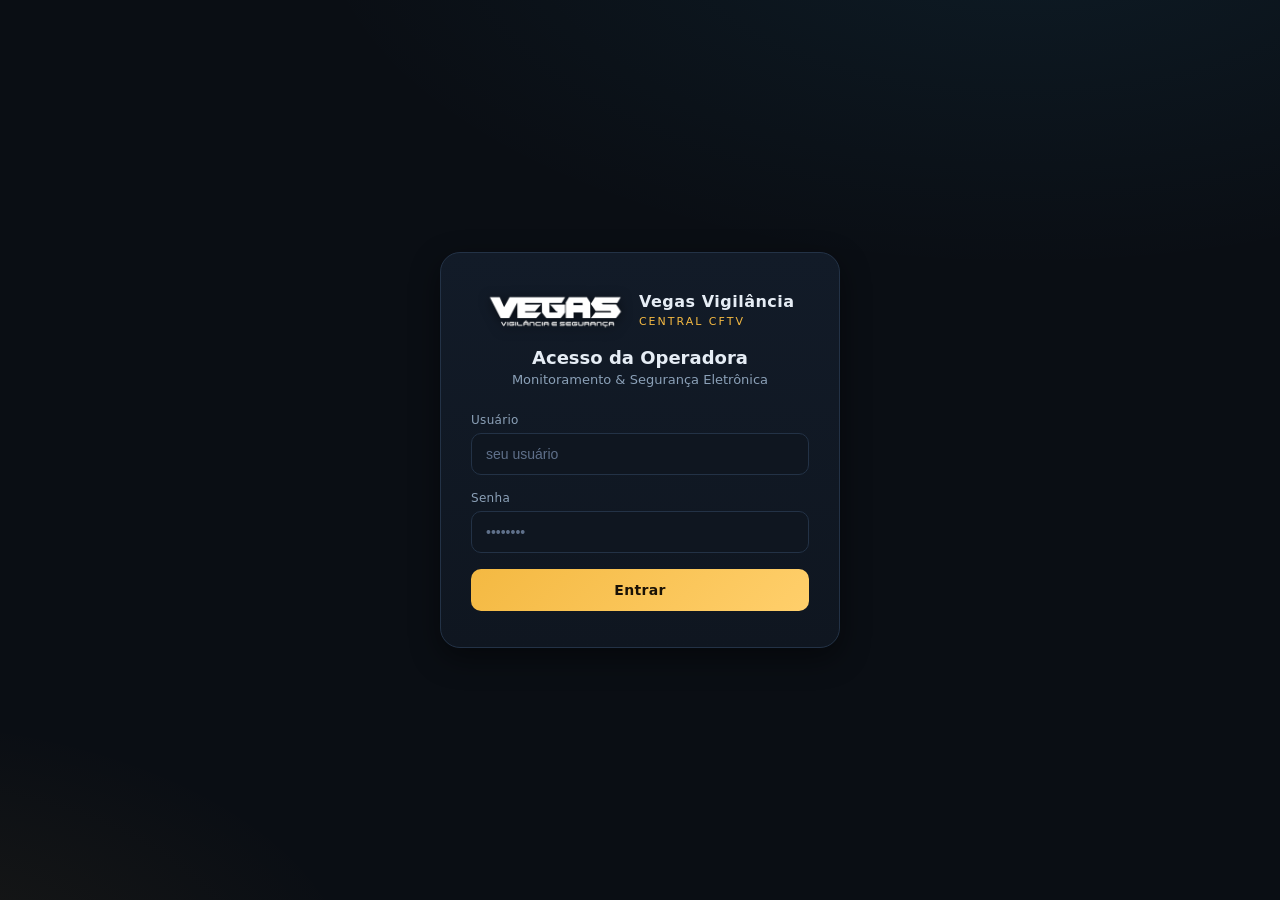
==== index.html @ 1b66336f "sem pasta front end" ====
<!DOCTYPE html>
<html lang="pt-BR">
<head>
<meta charset="UTF-8">
<meta name="viewport" content="width=device-width, initial-scale=1.0">
<title>Vegas Vigilância — Central CFTV</title>
<link rel="stylesheet" href="css/style.css">
</head>
<body>
<div class="login-wrap">
  <div class="login-card">
    <div class="logo">
      <img src="../assets/logovegas.png" alt="Vegas Vigilância"
           onerror="this.style.display='none';document.getElementById('fb').style.display='grid'">
      <div id="fb" class="fallback" style="display:none">V</div>
      <div class="brand">
        <b>Vegas Vigilância</b>
        <span>Central CFTV</span>
      </div>
    </div>
    <h1>Acesso da Operadora</h1>
    <p class="sub">Monitoramento &amp; Segurança Eletrônica</p>

    <div id="alert" class="alert err"></div>

    <div class="field">
      <label>Usuário</label>
      <input id="usuario" type="text" autocomplete="username" placeholder="seu usuário">
    </div>
    <div class="field">
      <label>Senha</label>
      <input id="senha" type="password" autocomplete="current-password" placeholder="••••••••">
    </div>
    <button class="btn" id="btnEntrar" onclick="entrar()">Entrar</button>
  </div>
</div>

<div class="loading" id="loading"><div class="spinner"></div></div>

<script src="js/config.js"></script>
<script>
  if (localStorage.getItem('vegas_session')) location.href = 'dashboard.html';

  const $ = id => document.getElementById(id);
  function showErr(msg){ const a=$('alert'); a.textContent=msg; a.style.display='block'; }

  async function entrar(){
    const usuario = $('usuario').value.trim();
    const senha = $('senha').value;
    if(!usuario || !senha){ showErr('Preencha usuário e senha.'); return; }
    $('alert').style.display='none';
    $('loading').classList.add('show');
    $('btnEntrar').disabled = true;
    try{
      const r = await api('login', { usuario, senha });
      if(r.ok){
        localStorage.setItem('vegas_session', r.session);
        localStorage.setItem('vegas_nome', r.nome || usuario);
        location.href = 'dashboard.html';
      }else{
        showErr(r.error==='CREDENCIAIS_INVALIDAS' ? 'Usuário ou senha incorretos.' : 'Não foi possível entrar. Verifique a configuração da API.');
      }
    }catch(e){
      showErr('Erro de conexão com o servidor. Confira a URL da API em config.js.');
    }finally{
      $('loading').classList.remove('show');
      $('btnEntrar').disabled = false;
    }
  }
  $('senha').addEventListener('keydown', e=>{ if(e.key==='Enter') entrar(); });
</script>
</body>
</html>
---- css/style.css ----
/* =======================================================================
   VEGAS VIGILÂNCIA — CENTRAL CFTV  |  Tema: segurança eletrônica
   Escuro, tecnológico, com acento âmbar/dourado (identidade "Vegas").
   ======================================================================= */
:root{
  --bg:#0a0e14;
  --bg-2:#0f1620;
  --panel:#121b28;
  --panel-2:#182333;
  --line:#233246;
  --txt:#e6edf5;

  --txt-dim:#8ba0b7;
  --accent:#f4b942;         /* dourado Vegas */
  --accent-2:#ffcf6b;
  --cyan:#38bdf8;           /* tecnologia / monitoramento */
  --green:#22c55e;
  --red:#ef4444;
  --radius:14px;
  --shadow:0 10px 30px rgba(0,0,0,.45);
  --mono:'SFMono-Regular',ui-monospace,Menlo,Consolas,monospace;
}
*{box-sizing:border-box}
html,body{margin:0;padding:0}
body{
  font-family:'Segoe UI',system-ui,-apple-system,Roboto,Helvetica,Arial,sans-serif;
  background:
    radial-gradient(1200px 600px at 80% -10%, rgba(56,189,248,.08), transparent 60%),
    radial-gradient(900px 500px at -10% 110%, rgba(244,185,66,.07), transparent 55%),
    var(--bg);
  color:var(--txt);
  min-height:100vh;
  -webkit-font-smoothing:antialiased;
}
a{color:var(--cyan);text-decoration:none}
button{font-family:inherit;cursor:pointer}

::placeholder{color:#5f708a}

/* ---------- Logo ---------- */
.logo{display:flex;align-items:center;gap:12px}
.logo img{height:44px;width:auto;object-fit:contain;filter:drop-shadow(0 2px 6px rgba(0,0,0,.5))}
.logo .brand{line-height:1.1}
.logo .brand b{display:block;font-size:16px;letter-spacing:.5px;color:var(--txt)}
.logo .brand span{font-size:11px;letter-spacing:2px;color:var(--accent);text-transform:uppercase}

/* Marca placeholder caso a imagem falhe */
.logo .fallback{
  height:44px;width:44px;border-radius:10px;display:grid;place-items:center;
  background:linear-gradient(135deg,var(--accent),#b9781a);color:#1a1206;font-weight:800;font-size:20px;
}

/* ========================================================
   LOGIN
   ======================================================== */
.login-wrap{min-height:100vh;display:grid;place-items:center;padding:24px}
.login-card{
  width:100%;max-width:400px;background:linear-gradient(180deg,var(--panel),var(--bg-2));
  border:1px solid var(--line);border-radius:20px;padding:36px 30px;box-shadow:var(--shadow);
}
.login-card .logo{justify-content:center;margin-bottom:8px}
.login-card h1{font-size:18px;text-align:center;margin:14px 0 4px;font-weight:600}
.login-card p.sub{text-align:center;color:var(--txt-dim);font-size:13px;margin:0 0 26px}
.field{margin-bottom:16px}
.field label{display:block;font-size:12px;color:var(--txt-dim);margin-bottom:6px;letter-spacing:.3px}
.field input,.field select,.field textarea{
  width:100%;padding:12px 14px;background:var(--bg-2);border:1px solid var(--line);
  border-radius:10px;color:var(--txt);font-size:14px;transition:.15s;
}
.field input:focus,.field select:focus,.field textarea:focus{
  outline:none;border-color:var(--accent);box-shadow:0 0 0 3px rgba(244,185,66,.15)
}
.btn{
  width:100%;padding:13px;border:none;border-radius:10px;font-weight:700;font-size:14px;
  background:linear-gradient(135deg,var(--accent),var(--accent-2));color:#1a1206;letter-spacing:.3px;
  transition:.15s;
}
.btn:hover{filter:brightness(1.06);transform:translateY(-1px)}
.btn:active{transform:translateY(0)}
.btn.secondary{background:var(--panel-2);color:var(--txt);border:1px solid var(--line)}
.btn.ghost{background:transparent;color:var(--txt-dim);border:1px solid var(--line)}
.btn.danger{background:linear-gradient(135deg,#ef4444,#b91c1c);color:#fff}
.btn.cyan{background:linear-gradient(135deg,var(--cyan),#0ea5e9);color:#05202e}
.btn.sm{width:auto;padding:8px 14px;font-size:13px}
.alert{padding:11px 14px;border-radius:10px;font-size:13px;margin-bottom:14px;display:none}
.alert.err{background:rgba(239,68,68,.12);border:1px solid rgba(239,68,68,.4);color:#fca5a5}
.alert.ok{background:rgba(34,197,94,.12);border:1px solid rgba(34,197,94,.4);color:#86efac}

/* ========================================================
   LAYOUT APP (sidebar + conteúdo)
   ======================================================== */
.app{display:grid;grid-template-columns:250px 1fr;min-height:100vh}
.sidebar{
  background:linear-gradient(180deg,var(--bg-2),var(--bg));border-right:1px solid var(--line);
  padding:22px 16px;display:flex;flex-direction:column;gap:6px;position:sticky;top:0;height:100vh;
}
.sidebar .logo{margin-bottom:20px;padding:0 6px}
.nav-item{
  display:flex;align-items:center;gap:12px;padding:12px 14px;border-radius:10px;color:var(--txt-dim);
  font-size:14px;font-weight:500;transition:.15s;cursor:pointer;border:1px solid transparent;
}
.nav-item svg{width:18px;height:18px;flex:0 0 18px}
.nav-item:hover{background:var(--panel);color:var(--txt)}
.nav-item.active{background:var(--panel-2);color:var(--accent);border-color:var(--line)}
.sidebar .spacer{flex:1}
.sidebar .user-box{padding:12px 14px;border-top:1px solid var(--line);margin-top:8px;font-size:13px;color:var(--txt-dim)}
.sidebar .user-box b{color:var(--txt);display:block;font-size:14px}

.main{padding:26px 30px;max-width:1300px;width:100%}
.topbar{display:flex;align-items:center;justify-content:space-between;gap:16px;margin-bottom:24px;flex-wrap:wrap}
.topbar h2{margin:0;font-size:22px;font-weight:700}
.topbar .sub{color:var(--txt-dim);font-size:13px;margin-top:2px}

/* Botão de menu mobile */
.hamburger{display:none;background:var(--panel);border:1px solid var(--line);color:var(--txt);
  width:42px;height:42px;border-radius:10px;font-size:20px}

/* ---------- Cards de estatística ---------- */
.stats{display:grid;grid-template-columns:repeat(auto-fit,minmax(180px,1fr));gap:16px;margin-bottom:26px}
.stat{
  background:linear-gradient(180deg,var(--panel),var(--bg-2));border:1px solid var(--line);
  border-radius:var(--radius);padding:18px 20px;position:relative;overflow:hidden;
}
.stat::after{content:'';position:absolute;right:-20px;top:-20px;width:80px;height:80px;
  background:radial-gradient(circle,rgba(244,185,66,.12),transparent 70%)}
.stat .ico{width:38px;height:38px;border-radius:10px;display:grid;place-items:center;
  background:var(--panel-2);color:var(--accent);margin-bottom:12px}
.stat .ico svg{width:20px;height:20px}
.stat .num{font-size:28px;font-weight:800;line-height:1}
.stat .lbl{color:var(--txt-dim);font-size:12px;margin-top:6px;letter-spacing:.3px}
.stat.cyan .ico{color:var(--cyan)}
.stat.green .ico{color:var(--green)}

/* ---------- Toolbar (busca + botão) ---------- */
.toolbar{display:flex;gap:12px;margin-bottom:18px;flex-wrap:wrap;align-items:center}
.search{flex:1;min-width:220px;position:relative}
.search svg{position:absolute;left:14px;top:50%;transform:translateY(-50%);width:18px;height:18px;color:var(--txt-dim)}
.search input{width:100%;padding:12px 14px 12px 42px;background:var(--panel);border:1px solid var(--line);
  border-radius:10px;color:var(--txt);font-size:14px}
.search input:focus{outline:none;border-color:var(--accent)}

/* ---------- Tabela ---------- */
.table-wrap{background:var(--panel);border:1px solid var(--line);border-radius:var(--radius);overflow:hidden}
table{width:100%;border-collapse:collapse}
thead th{background:var(--bg-2);text-align:left;padding:14px 16px;font-size:12px;color:var(--txt-dim);
  text-transform:uppercase;letter-spacing:.6px;font-weight:600;border-bottom:1px solid var(--line)}
tbody td{padding:14px 16px;font-size:14px;border-bottom:1px solid var(--line)}
tbody tr:last-child td{border-bottom:none}
tbody tr:hover{background:var(--panel-2)}
.badge{display:inline-block;padding:3px 10px;border-radius:20px;font-size:11px;font-weight:700}
.badge.ativo{background:rgba(34,197,94,.15);color:#86efac}
.badge.inativo{background:rgba(148,163,184,.15);color:#94a3b8}
.tag{font-family:var(--mono);font-size:13px;color:var(--accent)}

/* Cards mobile (escondidos no desktop) */
.card-list{display:none}
.ccard{background:var(--panel);border:1px solid var(--line);border-radius:var(--radius);padding:16px;margin-bottom:12px}
.ccard .row{display:flex;justify-content:space-between;padding:4px 0;font-size:14px}
.ccard .row span{color:var(--txt-dim)}

/* ---------- Modal ---------- */
.modal-bg{position:fixed;inset:0;background:rgba(5,8,13,.75);backdrop-filter:blur(3px);
  display:none;place-items:center;padding:20px;z-index:100}
.modal-bg.show{display:grid}
.modal{background:linear-gradient(180deg,var(--panel),var(--bg-2));border:1px solid var(--line);
  border-radius:18px;width:100%;max-width:640px;max-height:90vh;overflow-y:auto;box-shadow:var(--shadow)}
.modal-head{padding:20px 24px;border-bottom:1px solid var(--line);display:flex;justify-content:space-between;align-items:center;position:sticky;top:0;background:var(--panel)}
.modal-head h3{margin:0;font-size:17px}
.modal-head .x{background:none;border:none;color:var(--txt-dim);font-size:24px;line-height:1}
.modal-body{padding:22px 24px}
.modal-foot{padding:16px 24px;border-top:1px solid var(--line);display:flex;gap:10px;justify-content:flex-end;position:sticky;bottom:0;background:var(--panel)}
.grid2{display:grid;grid-template-columns:1fr 1fr;gap:14px}
.section-title{font-size:12px;text-transform:uppercase;letter-spacing:1px;color:var(--accent);
  margin:22px 0 12px;padding-bottom:6px;border-bottom:1px solid var(--line)}
.section-title:first-child{margin-top:0}

/* ---------- Detalhes / credenciais ---------- */
.detail-grid{display:grid;grid-template-columns:1fr 1fr;gap:14px 24px}
.detail-item .k{font-size:11px;color:var(--txt-dim);text-transform:uppercase;letter-spacing:.5px}
.detail-item .v{font-size:15px;margin-top:2px;word-break:break-word}
.cred-box{background:var(--bg-2);border:1px solid var(--line);border-radius:12px;padding:16px;margin-top:8px}
.cred-row{display:flex;align-items:center;gap:10px;margin-bottom:10px}
.cred-row:last-child{margin-bottom:0}
.cred-row .k{width:80px;color:var(--txt-dim);font-size:13px}
.cred-row .val{flex:1;font-family:var(--mono);font-size:15px;color:var(--accent-2);
  background:var(--bg);padding:8px 12px;border-radius:8px;border:1px solid var(--line)}

/* Foto */
.photo-frame{margin-top:10px;border:1px solid var(--line);border-radius:12px;overflow:hidden;background:var(--bg-2);
  display:grid;place-items:center;min-height:120px;cursor:zoom-in}
.photo-frame img{max-width:100%;display:block}
.photo-empty{color:var(--txt-dim);font-size:13px;padding:30px}
.lightbox{position:fixed;inset:0;background:rgba(0,0,0,.9);display:none;place-items:center;z-index:200;cursor:zoom-out;padding:20px}
.lightbox.show{display:grid}
.lightbox img{max-width:95%;max-height:95%}

/* Link do técnico */
.link-result{background:var(--bg-2);border:1px solid var(--accent);border-radius:12px;padding:18px;margin-top:10px}
.link-url{font-family:var(--mono);font-size:13px;color:var(--cyan);background:var(--bg);padding:12px;
  border-radius:8px;border:1px solid var(--line);word-break:break-all;margin:10px 0}
.timer{font-size:32px;font-weight:800;font-family:var(--mono);text-align:center;color:var(--green);letter-spacing:2px}
.timer.warn{color:var(--accent)}
.timer.dead{color:var(--red)}
.link-actions{display:flex;gap:10px;flex-wrap:wrap;margin-top:14px}
.link-actions .btn{flex:1;min-width:130px}

/* ---------- Página do técnico ---------- */
.tech-body{background:
  radial-gradient(1000px 500px at 50% -10%, rgba(56,189,248,.10), transparent 60%),var(--bg);}
.tech-header{background:linear-gradient(135deg,#05202e,#0a0e14);border-bottom:2px solid var(--cyan);
  padding:20px;text-align:center}
.tech-header .logo{justify-content:center}
.tech-header .tit{margin-top:10px;font-size:15px;color:var(--cyan);letter-spacing:2px;text-transform:uppercase}
.tech-wrap{max-width:560px;margin:24px auto;padding:0 18px}
.tech-timer-bar{background:var(--panel);border:1px solid var(--line);border-radius:12px;padding:14px;
  text-align:center;margin-bottom:18px}
.tech-timer-bar .lbl{font-size:12px;color:var(--txt-dim);text-transform:uppercase;letter-spacing:1px}
.expired{text-align:center;padding:60px 20px}
.expired .ico{font-size:56px;margin-bottom:16px}
.expired h2{margin:0 0 8px}
.expired p{color:var(--txt-dim)}

/* Loading */
.loading{position:fixed;inset:0;background:rgba(5,8,13,.6);backdrop-filter:blur(2px);
  display:none;place-items:center;z-index:300}
.loading.show{display:grid}
.spinner{width:44px;height:44px;border:4px solid var(--line);border-top-color:var(--accent);
  border-radius:50%;animation:spin .8s linear infinite}
@keyframes spin{to{transform:rotate(360deg)}}

.empty-state{text-align:center;padding:60px 20px;color:var(--txt-dim)}
.empty-state .ico{font-size:44px;margin-bottom:12px;opacity:.6}

/* ========================================================
   RESPONSIVO
   ======================================================== */
@media(max-width:860px){
  .app{grid-template-columns:1fr}
  .sidebar{position:fixed;left:-260px;top:0;z-index:150;width:250px;transition:left .25s;box-shadow:var(--shadow)}
  .sidebar.open{left:0}
  .hamburger{display:block}
  .main{padding:18px}
  .table-wrap{display:none}
  .card-list{display:block}
  .grid2,.detail-grid{grid-template-columns:1fr}
  .sidebar-overlay{position:fixed;inset:0;background:rgba(0,0,0,.5);z-index:140;display:none}
  .sidebar-overlay.show{display:block}
}
@media(max-width:420px){
  .topbar h2{font-size:19px}
  .stat .num{font-size:24px}
}
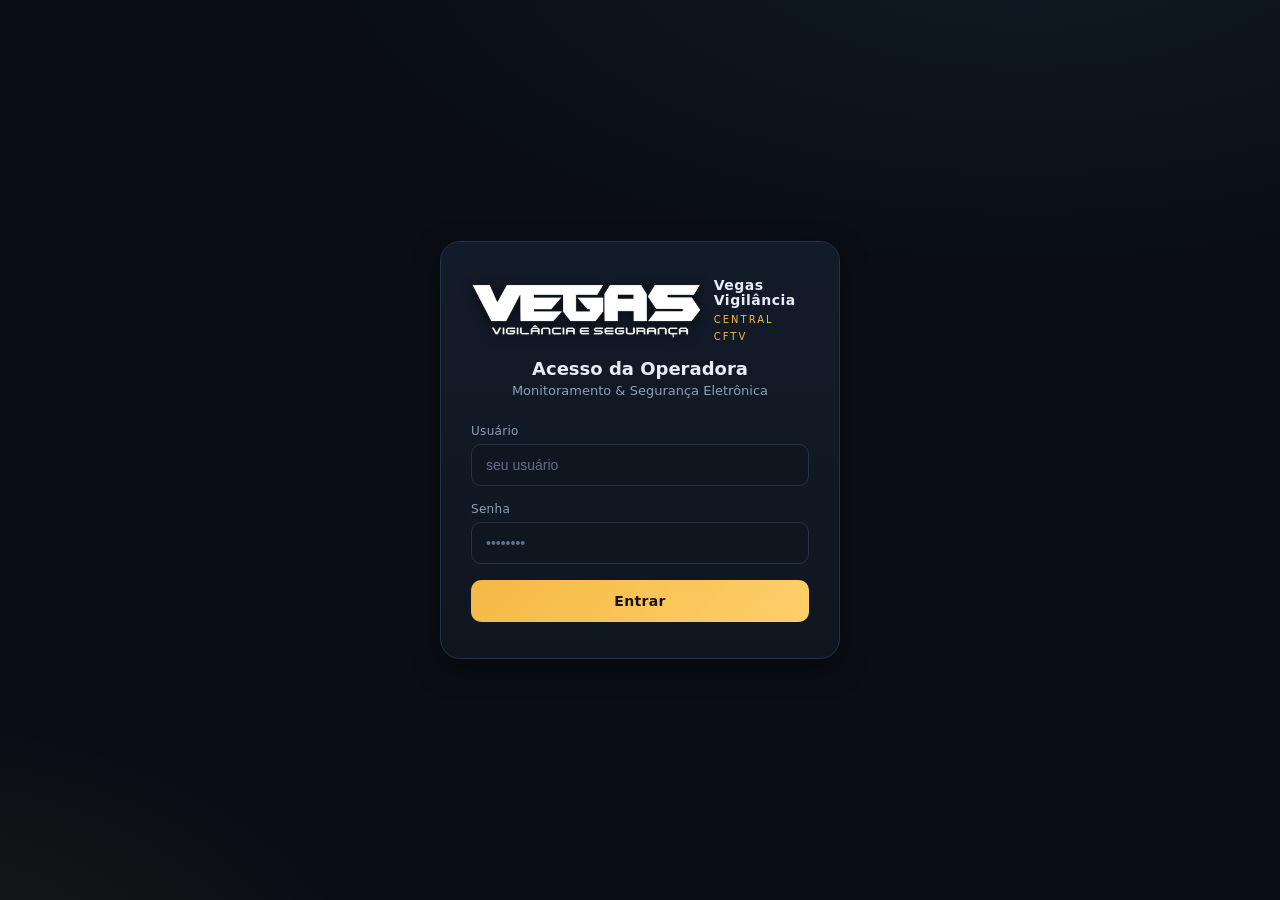
==== commit 5f70c591: "logos" ====
--- a/index.html
+++ b/index.html
@@ -10,7 +10,7 @@
 <div class="login-wrap">
   <div class="login-card">
     <div class="logo">
-      <img src="../assets/logovegas.png" alt="Vegas Vigilância"
+      <img src="./assets/logo-vegas.png" alt="Vegas Vigilância"
            onerror="this.style.display='none';document.getElementById('fb').style.display='grid'">
       <div id="fb" class="fallback" style="display:none">V</div>
       <div class="brand">
--- a/css/style.css
+++ b/css/style.css
@@ -39,10 +39,12 @@
 
 /* ---------- Logo ---------- */
 .logo{display:flex;align-items:center;gap:12px}
-.logo img{height:44px;width:auto;object-fit:contain;filter:drop-shadow(0 2px 6px rgba(0,0,0,.5))}
+.logo img{height:38px;max-width:170px;width:auto;object-fit:contain;filter:drop-shadow(0 2px 6px rgba(0,0,0,.5))}
 .logo .brand{line-height:1.1}
-.logo .brand b{display:block;font-size:16px;letter-spacing:.5px;color:var(--txt)}
-.logo .brand span{font-size:11px;letter-spacing:2px;color:var(--accent);text-transform:uppercase}
+.logo .brand b{display:block;font-size:14px;letter-spacing:.5px;color:var(--txt)}
+.logo .brand span{font-size:10px;letter-spacing:2px;color:var(--accent);text-transform:uppercase}
+/* Login e página do técnico: logo maior e centralizada */
+.login-card .logo img,.tech-header .logo img{height:56px;max-width:280px}
 
 /* Marca placeholder caso a imagem falhe */
 .logo .fallback{
@@ -89,7 +91,7 @@
 /* ========================================================
    LAYOUT APP (sidebar + conteúdo)
    ======================================================== */
-.app{display:grid;grid-template-columns:250px 1fr;min-height:100vh}
+.app{display:grid;grid-template-columns:250px minmax(0,1fr);min-height:100vh}
 .sidebar{
   background:linear-gradient(180deg,var(--bg-2),var(--bg));border-right:1px solid var(--line);
   padding:22px 16px;display:flex;flex-direction:column;gap:6px;position:sticky;top:0;height:100vh;
@@ -107,6 +109,9 @@
 .sidebar .user-box b{color:var(--txt);display:block;font-size:14px}
 
 .main{padding:26px 30px;max-width:1300px;width:100%}
+/* Overlay do menu mobile: fixed sempre, para não ocupar célula do grid no desktop */
+.sidebar-overlay{position:fixed;inset:0;background:rgba(0,0,0,.5);z-index:140;display:none}
+.sidebar-overlay.show{display:block}
 .topbar{display:flex;align-items:center;justify-content:space-between;gap:16px;margin-bottom:24px;flex-wrap:wrap}
 .topbar h2{margin:0;font-size:22px;font-weight:700}
 .topbar .sub{color:var(--txt-dim);font-size:13px;margin-top:2px}
@@ -243,8 +248,6 @@
   .table-wrap{display:none}
   .card-list{display:block}
   .grid2,.detail-grid{grid-template-columns:1fr}
-  .sidebar-overlay{position:fixed;inset:0;background:rgba(0,0,0,.5);z-index:140;display:none}
-  .sidebar-overlay.show{display:block}
 }
 @media(max-width:420px){
   .topbar h2{font-size:19px}
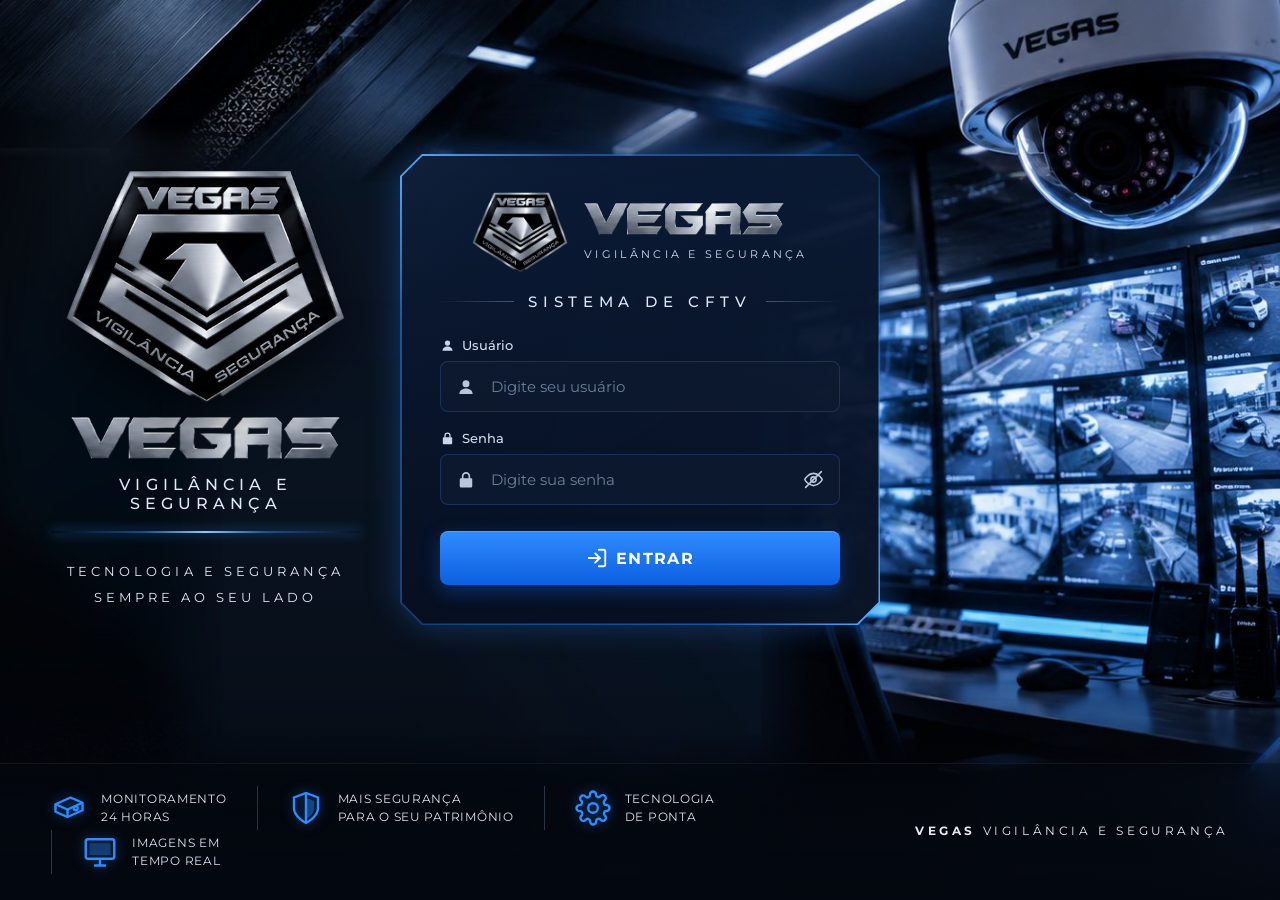
==== commit a1052880: "novo layout" ====
--- a/index.html
+++ b/index.html
@@ -3,36 +3,95 @@
 <head>
 <meta charset="UTF-8">
 <meta name="viewport" content="width=device-width, initial-scale=1.0">
-<title>Vegas Vigilância — Central CFTV</title>
+<title>Vegas Vigilância e Segurança — Sistema de CFTV</title>
+<link rel="preconnect" href="https://fonts.googleapis.com">
+<link rel="preconnect" href="https://fonts.gstatic.com" crossorigin>
+<link href="https://fonts.googleapis.com/css2?family=Montserrat:wght@400;500;600;700&display=swap" rel="stylesheet">
 <link rel="stylesheet" href="css/style.css">
 </head>
-<body>
-<div class="login-wrap">
-  <div class="login-card">
-    <div class="logo">
-      <img src="./assets/logo-vegas.png" alt="Vegas Vigilância"
-           onerror="this.style.display='none';document.getElementById('fb').style.display='grid'">
-      <div id="fb" class="fallback" style="display:none">V</div>
-      <div class="brand">
-        <b>Vegas Vigilância</b>
-        <span>Central CFTV</span>
+<body class="login-body">
+<div class="login-page">
+  <main class="login-stage">
+
+    <!-- Marca à esquerda -->
+    <section class="brand-col" aria-hidden="true">
+      <img class="emblem" src="assets/emblema-vegas.png" alt="">
+      <img class="wordmark" src="assets/wordmark-vegas.png" alt="">
+      <div class="tagline">VIGILÂNCIA E SEGURANÇA</div>
+      <div class="beam"></div>
+      <div class="slogan">TECNOLOGIA E SEGURANÇA<br>SEMPRE AO SEU LADO</div>
+    </section>
+
+    <!-- Card de acesso -->
+    <section class="login-card hud" aria-labelledby="tituloLogin">
+      <div class="card-brand">
+        <img class="emblem" src="assets/emblema-vegas.png" alt="Vegas Vigilância e Segurança"
+             onerror="this.style.display='none'">
+        <div class="brand">
+          <img class="wordmark" src="assets/wordmark-vegas.png" alt="VEGAS">
+          <span>Vigilância e segurança</span>
+        </div>
       </div>
-    </div>
-    <h1>Acesso da Operadora</h1>
-    <p class="sub">Monitoramento &amp; Segurança Eletrônica</p>
+      <h1 class="rule-title" id="tituloLogin" style="font-size:15px;font-weight:500">Sistema de CFTV</h1>
 
-    <div id="alert" class="alert err"></div>
+      <div id="alert" class="alert err" role="alert"></div>
 
-    <div class="field">
-      <label>Usuário</label>
-      <input id="usuario" type="text" autocomplete="username" placeholder="seu usuário">
-    </div>
-    <div class="field">
-      <label>Senha</label>
-      <input id="senha" type="password" autocomplete="current-password" placeholder="••••••••">
-    </div>
-    <button class="btn" id="btnEntrar" onclick="entrar()">Entrar</button>
-  </div>
+      <div class="field">
+        <label for="usuario">
+          <svg viewBox="0 0 24 24" fill="currentColor"><circle cx="12" cy="8" r="4.2"/><path d="M4 20.5c0-4.1 3.6-6.8 8-6.8s8 2.7 8 6.8z"/></svg>
+          Usuário
+        </label>
+        <div class="input-ico">
+          <svg viewBox="0 0 24 24" fill="currentColor"><circle cx="12" cy="8" r="4.2"/><path d="M4 20.5c0-4.1 3.6-6.8 8-6.8s8 2.7 8 6.8z"/></svg>
+          <input id="usuario" type="text" autocomplete="username" placeholder="Digite seu usuário">
+        </div>
+      </div>
+
+      <div class="field">
+        <label for="senha">
+          <svg viewBox="0 0 24 24" fill="currentColor"><path d="M7 10V7.5a5 5 0 0 1 10 0V10h1a1.5 1.5 0 0 1 1.5 1.5v8A1.5 1.5 0 0 1 18 21H6a1.5 1.5 0 0 1-1.5-1.5v-8A1.5 1.5 0 0 1 6 10zm2 0h6V7.5a3 3 0 0 0-6 0z"/></svg>
+          Senha
+        </label>
+        <div class="input-ico">
+          <svg viewBox="0 0 24 24" fill="currentColor"><path d="M7 10V7.5a5 5 0 0 1 10 0V10h1a1.5 1.5 0 0 1 1.5 1.5v8A1.5 1.5 0 0 1 18 21H6a1.5 1.5 0 0 1-1.5-1.5v-8A1.5 1.5 0 0 1 6 10zm2 0h6V7.5a3 3 0 0 0-6 0z"/></svg>
+          <input id="senha" type="password" autocomplete="current-password" placeholder="Digite sua senha">
+          <button type="button" class="eye" id="btnOlho" aria-label="Mostrar senha" onclick="alternarSenha()">
+            <svg id="olhoIco" viewBox="0 0 24 24" fill="none" stroke="currentColor" stroke-width="1.8" stroke-linecap="round"><path d="M2 12s3.6-7 10-7 10 7 10 7-3.6 7-10 7S2 12 2 12z"/><circle cx="12" cy="12" r="3"/><line x1="3" y1="21" x2="21" y2="3"/></svg>
+          </button>
+        </div>
+      </div>
+
+      <button class="btn lg" id="btnEntrar" onclick="entrar()">
+        <svg viewBox="0 0 24 24" fill="none" stroke="currentColor" stroke-width="2" stroke-linecap="round" stroke-linejoin="round"><path d="M14 3h5a2 2 0 0 1 2 2v14a2 2 0 0 1-2 2h-5"/><polyline points="10 17 15 12 10 7"/><line x1="15" y1="12" x2="3" y2="12"/></svg>
+        ENTRAR
+      </button>
+    </section>
+
+    <div class="spacer-col"></div>
+  </main>
+
+  <!-- Diferenciais -->
+  <footer class="features">
+    <ul>
+      <li>
+        <svg viewBox="0 0 24 24" fill="none" stroke="currentColor" stroke-width="1.6" stroke-linejoin="round"><path d="M3 9.5 13 5l8 3.5-10 4.5z"/><path d="M3 9.5v5L11 18l10-4.5v-5"/><path d="M11 13v5"/><circle cx="16.5" cy="12.2" r="1.3"/></svg>
+        <span>Monitoramento<br>24 horas</span>
+      </li>
+      <li>
+        <svg viewBox="0 0 24 24" fill="none" stroke="currentColor" stroke-width="1.6"><path d="M12 22s8-4 8-10V5l-8-3-8 3v7c0 6 8 10 8 10z"/><path d="M12 2v20" /><path d="M12 5.2 17.5 7.3V12c0 3.8-4 6.6-5.5 7.5z" fill="currentColor" opacity=".35" stroke="none"/></svg>
+        <span>Mais segurança<br>para o seu patrimônio</span>
+      </li>
+      <li>
+        <svg viewBox="0 0 24 24" fill="none" stroke="currentColor" stroke-width="1.6"><circle cx="12" cy="12" r="3.2"/><path d="M19.4 15a1.6 1.6 0 0 0 .3 1.8l.1.1a2 2 0 1 1-2.8 2.8l-.1-.1a1.6 1.6 0 0 0-1.8-.3 1.6 1.6 0 0 0-1 1.5V21a2 2 0 1 1-4 0v-.1a1.6 1.6 0 0 0-1-1.5 1.6 1.6 0 0 0-1.8.3l-.1.1a2 2 0 1 1-2.8-2.8l.1-.1a1.6 1.6 0 0 0 .3-1.8 1.6 1.6 0 0 0-1.5-1H3a2 2 0 1 1 0-4h.1a1.6 1.6 0 0 0 1.5-1 1.6 1.6 0 0 0-.3-1.8l-.1-.1a2 2 0 1 1 2.8-2.8l.1.1a1.6 1.6 0 0 0 1.8.3H9a1.6 1.6 0 0 0 1-1.5V3a2 2 0 1 1 4 0v.1a1.6 1.6 0 0 0 1 1.5 1.6 1.6 0 0 0 1.8-.3l.1-.1a2 2 0 1 1 2.8 2.8l-.1.1a1.6 1.6 0 0 0-.3 1.8V9a1.6 1.6 0 0 0 1.5 1H21a2 2 0 1 1 0 4h-.1a1.6 1.6 0 0 0-1.5 1z"/></svg>
+        <span>Tecnologia<br>de ponta</span>
+      </li>
+      <li>
+        <svg viewBox="0 0 24 24" fill="none" stroke="currentColor" stroke-width="1.6"><rect x="2.5" y="3.5" width="19" height="13" rx="1.5"/><path d="M8 21h8M12 16.5V21"/><rect x="5" y="6" width="14" height="8" fill="currentColor" opacity=".3" stroke="none"/></svg>
+        <span>Imagens em<br>tempo real</span>
+      </li>
+    </ul>
+    <div class="signature"><b>VEGAS</b> VIGILÂNCIA E SEGURANÇA</div>
+  </footer>
 </div>
 
 <div class="loading" id="loading"><div class="spinner"></div></div>
@@ -43,6 +102,13 @@
 
   const $ = id => document.getElementById(id);
   function showErr(msg){ const a=$('alert'); a.textContent=msg; a.style.display='block'; }
+
+  function alternarSenha(){
+    const inp=$('senha'), mostrar = inp.type==='password';
+    inp.type = mostrar ? 'text' : 'password';
+    $('btnOlho').setAttribute('aria-label', mostrar ? 'Ocultar senha' : 'Mostrar senha');
+    $('olhoIco').querySelector('line').style.display = mostrar ? 'none' : '';
+  }
 
   async function entrar(){
     const usuario = $('usuario').value.trim();
@@ -67,6 +133,7 @@
       $('btnEntrar').disabled = false;
     }
   }
+  $('usuario').addEventListener('keydown', e=>{ if(e.key==='Enter') $('senha').focus(); });
   $('senha').addEventListener('keydown', e=>{ if(e.key==='Enter') entrar(); });
 </script>
 </body>
--- a/css/style.css
+++ b/css/style.css
@@ -1,255 +1,405 @@
 /* =======================================================================
-   VEGAS VIGILÂNCIA — CENTRAL CFTV  |  Tema: segurança eletrônica
-   Escuro, tecnológico, com acento âmbar/dourado (identidade "Vegas").
+   VEGAS VIGILÂNCIA — SISTEMA DE CFTV
+   Tema: central de monitoramento — azul-marinho, metal escovado e
+   contornos de vidro com brilho azul (identidade da tela de login).
    ======================================================================= */
 :root{
-  --bg:#0a0e14;
-  --bg-2:#0f1620;
-  --panel:#121b28;
-  --panel-2:#182333;
-  --line:#233246;
-  --txt:#e6edf5;
-
-  --txt-dim:#8ba0b7;
-  --accent:#f4b942;         /* dourado Vegas */
-  --accent-2:#ffcf6b;
-  --cyan:#38bdf8;           /* tecnologia / monitoramento */
+  --bg:#050a14;
+  --bg-2:#081120;
+  --panel:rgba(9,19,38,.84);        /* painéis de vidro */
+  --panel-solid:#0a1528;            /* cabeçalhos fixos (sticky) */
+  --panel-2:rgba(22,44,82,.55);
+  --field:rgba(14,26,48,.85);
+  --line:rgba(70,140,255,.22);
+  --line-strong:rgba(70,150,255,.55);
+  --txt:#e8eef8;
+  --txt-dim:#8ea3c0;
+
+  --accent:#2f8cff;                 /* azul Vegas */
+  --accent-2:#6cb4ff;
+  --accent-deep:#0d5fe0;
+  --glow:rgba(40,130,255,.35);
+  --cyan:#38bdf8;
   --green:#22c55e;
+  --amber:#f5b942;
   --red:#ef4444;
-  --radius:14px;
-  --shadow:0 10px 30px rgba(0,0,0,.45);
+  --radius:8px;
+  --cut:16px;                       /* canto chanfrado */
+  --shadow:0 18px 40px rgba(0,0,0,.55);
   --mono:'SFMono-Regular',ui-monospace,Menlo,Consolas,monospace;
+  --font:'Montserrat','Segoe UI',system-ui,-apple-system,Roboto,Helvetica,Arial,sans-serif;
+  color-scheme:dark;
 }
 *{box-sizing:border-box}
 html,body{margin:0;padding:0}
 body{
-  font-family:'Segoe UI',system-ui,-apple-system,Roboto,Helvetica,Arial,sans-serif;
-  background:
-    radial-gradient(1200px 600px at 80% -10%, rgba(56,189,248,.08), transparent 60%),
-    radial-gradient(900px 500px at -10% 110%, rgba(244,185,66,.07), transparent 55%),
-    var(--bg);
+  font-family:var(--font);
   color:var(--txt);
   min-height:100vh;
+  background:var(--bg);
   -webkit-font-smoothing:antialiased;
 }
-a{color:var(--cyan);text-decoration:none}
+/* Fundo da central em todas as telas */
+body::before{
+  content:'';position:fixed;inset:0;z-index:-2;
+  background:url('../assets/bg-vegas.jpg') right center/cover no-repeat, var(--bg);
+}
+body::after{
+  content:'';position:fixed;inset:0;z-index:-1;pointer-events:none;
+  background:
+    linear-gradient(90deg,rgba(4,8,16,.90) 0%,rgba(4,8,16,.80) 50%,rgba(4,8,16,.58) 100%);
+}
+body.login-body::after{
+  background:linear-gradient(180deg,rgba(4,8,16,0) 70%,rgba(4,8,16,.7) 100%);
+}
+a{color:var(--accent-2);text-decoration:none}
 button{font-family:inherit;cursor:pointer}
-
-::placeholder{color:#5f708a}
-
-/* ---------- Logo ---------- */
+::placeholder{color:#6b7f9c}
+:focus-visible{outline:2px solid var(--accent-2);outline-offset:2px}
+
+/* ---------- Marca (emblema + VEGAS) ---------- */
 .logo{display:flex;align-items:center;gap:12px}
-.logo img{height:38px;max-width:170px;width:auto;object-fit:contain;filter:drop-shadow(0 2px 6px rgba(0,0,0,.5))}
-.logo .brand{line-height:1.1}
-.logo .brand b{display:block;font-size:14px;letter-spacing:.5px;color:var(--txt)}
-.logo .brand span{font-size:10px;letter-spacing:2px;color:var(--accent);text-transform:uppercase}
-/* Login e página do técnico: logo maior e centralizada */
-.login-card .logo img,.tech-header .logo img{height:56px;max-width:280px}
-
-/* Marca placeholder caso a imagem falhe */
+.logo .emblem{height:52px;width:auto;filter:drop-shadow(0 4px 10px rgba(0,0,0,.6))}
+.logo .wordmark{height:24px;width:auto;display:block}
+.logo .brand{line-height:1.2}
+.logo .brand span{display:block;font-size:9.5px;letter-spacing:.32em;color:#c8d4e6;margin-top:5px;text-transform:uppercase}
 .logo .fallback{
-  height:44px;width:44px;border-radius:10px;display:grid;place-items:center;
-  background:linear-gradient(135deg,var(--accent),#b9781a);color:#1a1206;font-weight:800;font-size:20px;
-}
+  height:44px;width:44px;border-radius:8px;display:grid;place-items:center;
+  background:linear-gradient(135deg,var(--accent),var(--accent-deep));color:#fff;font-weight:800;font-size:20px;
+}
+
+/* Título com linhas laterais: — SISTEMA DE CFTV — */
+.rule-title{display:flex;align-items:center;gap:14px;color:#dfe8f5;font-size:13px;
+  letter-spacing:.38em;text-transform:uppercase;font-weight:500;white-space:nowrap}
+.rule-title::before,.rule-title::after{content:'';flex:1;height:1px;
+  background:linear-gradient(90deg,transparent,var(--line-strong))}
+.rule-title::after{background:linear-gradient(90deg,var(--line-strong),transparent)}
+
+/* ---------- Painel chanfrado com contorno luminoso ---------- */
+.hud,.stat{position:relative;isolation:isolate;filter:drop-shadow(0 0 16px var(--glow))}
+.hud::before,.hud::after,.stat::before,.stat::after{content:'';position:absolute;z-index:-1;pointer-events:none}
+.hud::before,.stat::before{inset:0;
+  clip-path:polygon(var(--cut) 0,calc(100% - var(--cut)) 0,100% var(--cut),100% calc(100% - var(--cut)),calc(100% - var(--cut)) 100%,var(--cut) 100%,0 calc(100% - var(--cut)),0 var(--cut));
+  background:linear-gradient(135deg,#5fb0ff 0%,rgba(47,140,255,.45) 18%,rgba(47,140,255,.28) 50%,rgba(47,140,255,.45) 82%,#5fb0ff 100%)}
+.hud::after,.stat::after{inset:1.5px;
+  clip-path:polygon(calc(var(--cut) - .6px) 0,calc(100% - var(--cut) + .6px) 0,100% calc(var(--cut) - .6px),100% calc(100% - var(--cut) + .6px),calc(100% - var(--cut) + .6px) 100%,calc(var(--cut) - .6px) 100%,0 calc(100% - var(--cut) + .6px),0 calc(var(--cut) - .6px));
+  background:linear-gradient(180deg,rgba(10,22,44,.93),rgba(6,13,28,.95))}
 
 /* ========================================================
    LOGIN
    ======================================================== */
-.login-wrap{min-height:100vh;display:grid;place-items:center;padding:24px}
-.login-card{
-  width:100%;max-width:400px;background:linear-gradient(180deg,var(--panel),var(--bg-2));
-  border:1px solid var(--line);border-radius:20px;padding:36px 30px;box-shadow:var(--shadow);
-}
-.login-card .logo{justify-content:center;margin-bottom:8px}
-.login-card h1{font-size:18px;text-align:center;margin:14px 0 4px;font-weight:600}
-.login-card p.sub{text-align:center;color:var(--txt-dim);font-size:13px;margin:0 0 26px}
-.field{margin-bottom:16px}
-.field label{display:block;font-size:12px;color:var(--txt-dim);margin-bottom:6px;letter-spacing:.3px}
+.login-page{min-height:100vh;display:grid;grid-template-rows:1fr auto}
+.login-stage{
+  display:grid;grid-template-columns:minmax(0,1fr) minmax(340px,480px) minmax(0,1fr);
+  align-items:center;gap:40px;padding:40px clamp(20px,4vw,64px) 24px;
+}
+.brand-col{display:flex;flex-direction:column;align-items:center;text-align:center}
+.brand-col .emblem{width:clamp(200px,22vw,380px);height:auto;filter:drop-shadow(0 18px 30px rgba(0,0,0,.7))}
+.brand-col .wordmark{width:clamp(220px,21vw,370px);height:auto;margin-top:14px}
+.brand-col .tagline{margin-top:16px;font-size:clamp(13px,1.25vw,19px);letter-spacing:.32em;color:#dfe8f5;font-weight:500}
+.brand-col .beam{width:min(100%,420px);height:2px;margin:18px 0 26px;
+  background:linear-gradient(90deg,transparent,rgba(47,140,255,.5) 30%,#8cc8ff 50%,rgba(47,140,255,.5) 70%,transparent);
+  box-shadow:0 0 12px rgba(60,150,255,.8)}
+.brand-col .slogan{font-size:clamp(12px,1.05vw,16px);letter-spacing:.3em;line-height:1.9;color:#e3eaf5;font-weight:400}
+
+.login-card{width:100%;padding:38px 40px 40px;--cut:22px}
+.card-brand{display:flex;align-items:center;justify-content:center;gap:16px}
+.card-brand .emblem{width:96px;height:auto}
+.card-brand .wordmark{width:200px;height:auto}
+.card-brand .brand span{display:block;font-size:11px;letter-spacing:.3em;color:#cfdbec;margin-top:8px;text-transform:uppercase}
+.login-card .rule-title{margin:20px 0 26px}
+
+.field{margin-bottom:18px}
+.field label{display:flex;align-items:center;gap:7px;font-size:13px;color:#d4deec;margin-bottom:8px;font-weight:500}
+.field label svg{width:15px;height:15px;color:#c9d6ea}
 .field input,.field select,.field textarea{
-  width:100%;padding:12px 14px;background:var(--bg-2);border:1px solid var(--line);
-  border-radius:10px;color:var(--txt);font-size:14px;transition:.15s;
+  width:100%;padding:12px 14px;background:var(--field);border:1px solid var(--line);
+  border-radius:var(--radius);color:var(--txt);font-size:14px;font-family:inherit;transition:border-color .15s,box-shadow .15s;
 }
 .field input:focus,.field select:focus,.field textarea:focus{
-  outline:none;border-color:var(--accent);box-shadow:0 0 0 3px rgba(244,185,66,.15)
-}
+  outline:none;border-color:var(--accent);box-shadow:0 0 0 3px rgba(47,140,255,.18)
+}
+.input-ico{position:relative}
+.input-ico > svg{position:absolute;left:16px;top:50%;transform:translateY(-50%);width:20px;height:20px;color:#b9c7dc;pointer-events:none}
+.input-ico input{padding:15px 48px 15px 50px;font-size:15px}
+.eye{position:absolute;right:8px;top:50%;transform:translateY(-50%);background:none;border:none;
+  color:#b9c7dc;width:38px;height:38px;border-radius:6px;display:grid;place-items:center}
+.eye:hover{color:#fff;background:rgba(255,255,255,.05)}
+.eye svg{width:21px;height:21px}
+
 .btn{
-  width:100%;padding:13px;border:none;border-radius:10px;font-weight:700;font-size:14px;
-  background:linear-gradient(135deg,var(--accent),var(--accent-2));color:#1a1206;letter-spacing:.3px;
-  transition:.15s;
-}
-.btn:hover{filter:brightness(1.06);transform:translateY(-1px)}
-.btn:active{transform:translateY(0)}
-.btn.secondary{background:var(--panel-2);color:var(--txt);border:1px solid var(--line)}
-.btn.ghost{background:transparent;color:var(--txt-dim);border:1px solid var(--line)}
-.btn.danger{background:linear-gradient(135deg,#ef4444,#b91c1c);color:#fff}
-.btn.cyan{background:linear-gradient(135deg,var(--cyan),#0ea5e9);color:#05202e}
-.btn.sm{width:auto;padding:8px 14px;font-size:13px}
-.alert{padding:11px 14px;border-radius:10px;font-size:13px;margin-bottom:14px;display:none}
-.alert.err{background:rgba(239,68,68,.12);border:1px solid rgba(239,68,68,.4);color:#fca5a5}
-.alert.ok{background:rgba(34,197,94,.12);border:1px solid rgba(34,197,94,.4);color:#86efac}
+  width:100%;padding:13px;border:none;border-radius:var(--radius);font-weight:600;font-size:14px;
+  background:linear-gradient(180deg,#2f8cff,#0d5fe0);color:#fff;letter-spacing:.04em;
+  display:inline-flex;align-items:center;justify-content:center;gap:8px;
+  box-shadow:0 6px 18px rgba(20,110,255,.35), inset 0 1px 0 rgba(255,255,255,.18);
+  transition:filter .15s,transform .15s;
+}
+.btn svg{width:16px;height:16px;flex:0 0 auto}
+.btn:hover{filter:brightness(1.1)}
+.btn:active{transform:translateY(1px)}
+.btn:disabled{opacity:.7;cursor:wait}
+.btn.lg{padding:16px;font-size:16px;letter-spacing:.08em;font-weight:700;margin-top:8px}
+.btn.lg svg{width:22px;height:22px}
+.btn.secondary{background:rgba(30,58,104,.55);color:var(--txt);border:1px solid var(--line-strong);box-shadow:none}
+.btn.ghost{background:transparent;color:#c3d0e3;border:1px solid var(--line);box-shadow:none}
+.btn.danger{background:linear-gradient(180deg,#ef4444,#b91c1c);color:#fff;box-shadow:0 6px 18px rgba(239,68,68,.25)}
+.btn.cyan{background:linear-gradient(180deg,#38bdf8,#0284c7);color:#fff}
+.btn.sm{width:auto;padding:9px 15px;font-size:13px}
+.alert{padding:11px 14px;border-radius:var(--radius);font-size:13px;margin-bottom:16px;display:none}
+.alert.err{background:rgba(239,68,68,.12);border:1px solid rgba(239,68,68,.45);color:#fca5a5}
+.alert.ok{background:rgba(34,197,94,.12);border:1px solid rgba(34,197,94,.45);color:#86efac}
+
+/* Barra de diferenciais (rodapé do login) */
+.features{
+  display:flex;align-items:center;gap:0;padding:22px clamp(20px,4vw,64px) 26px;
+  border-top:1px solid rgba(70,140,255,.12);
+  background:linear-gradient(180deg,rgba(4,8,16,.35),rgba(4,8,16,.85));
+}
+.features ul{display:flex;list-style:none;margin:0;padding:0;flex-wrap:wrap}
+.features li{display:flex;align-items:center;gap:14px;padding:4px 30px;border-left:1px solid rgba(160,190,230,.25);
+  font-size:12px;letter-spacing:.06em;line-height:1.5;color:#d9e3f1;text-transform:uppercase}
+.features li:first-child{border-left:none;padding-left:0}
+.features li svg{width:36px;height:36px;color:var(--accent);flex:0 0 36px;filter:drop-shadow(0 0 6px rgba(47,140,255,.5))}
+.features .signature{margin-left:auto;font-size:12px;letter-spacing:.3em;color:#e3eaf5;white-space:nowrap}
+.features .signature b{font-weight:700}
 
 /* ========================================================
    LAYOUT APP (sidebar + conteúdo)
    ======================================================== */
-.app{display:grid;grid-template-columns:250px minmax(0,1fr);min-height:100vh}
+.app{display:grid;grid-template-columns:260px minmax(0,1fr);min-height:100vh}
 .sidebar{
-  background:linear-gradient(180deg,var(--bg-2),var(--bg));border-right:1px solid var(--line);
-  padding:22px 16px;display:flex;flex-direction:column;gap:6px;position:sticky;top:0;height:100vh;
-}
-.sidebar .logo{margin-bottom:20px;padding:0 6px}
+  background:linear-gradient(180deg,rgba(6,12,26,.94),rgba(4,8,18,.96));
+  border-right:1px solid var(--line-strong);
+  box-shadow:6px 0 30px rgba(20,100,255,.10);
+  padding:26px 16px 18px;display:flex;flex-direction:column;gap:6px;position:sticky;top:0;height:100vh;
+}
+.side-brand{display:flex;flex-direction:column;align-items:center;text-align:center;padding:0 6px 6px}
+.side-brand .emblem{width:104px;height:auto;filter:drop-shadow(0 8px 16px rgba(0,0,0,.6))}
+.side-brand .wordmark{width:150px;height:auto;margin-top:10px}
+.side-brand .sub{font-size:9px;letter-spacing:.3em;color:#cfdbec;margin-top:8px}
+.side-brand .fallback{height:64px;width:64px;border-radius:10px;display:grid;place-items:center;
+  background:linear-gradient(135deg,var(--accent),var(--accent-deep));color:#fff;font-weight:800;font-size:28px}
+.sidebar .rule-title{font-size:10px;letter-spacing:.3em;margin:14px 0 18px;gap:10px}
 .nav-item{
-  display:flex;align-items:center;gap:12px;padding:12px 14px;border-radius:10px;color:var(--txt-dim);
-  font-size:14px;font-weight:500;transition:.15s;cursor:pointer;border:1px solid transparent;
+  display:flex;align-items:center;gap:12px;padding:12px 14px;border-radius:var(--radius);color:#a9bad2;
+  font-size:14px;font-weight:500;transition:background .15s,color .15s;cursor:pointer;border:1px solid transparent;position:relative;
 }
 .nav-item svg{width:18px;height:18px;flex:0 0 18px}
-.nav-item:hover{background:var(--panel);color:var(--txt)}
-.nav-item.active{background:var(--panel-2);color:var(--accent);border-color:var(--line)}
+.nav-item:hover{background:rgba(47,140,255,.08);color:var(--txt)}
+.nav-item.active{
+  background:linear-gradient(90deg,rgba(47,140,255,.22),rgba(47,140,255,.04));
+  color:#fff;border-color:rgba(70,150,255,.35)
+}
+.nav-item.active::before{content:'';position:absolute;left:-1px;top:8px;bottom:8px;width:3px;border-radius:2px;
+  background:var(--accent-2);box-shadow:0 0 10px var(--accent)}
+.nav-item.active svg{color:var(--accent-2)}
 .sidebar .spacer{flex:1}
-.sidebar .user-box{padding:12px 14px;border-top:1px solid var(--line);margin-top:8px;font-size:13px;color:var(--txt-dim)}
-.sidebar .user-box b{color:var(--txt);display:block;font-size:14px}
-
-.main{padding:26px 30px;max-width:1300px;width:100%}
-/* Overlay do menu mobile: fixed sempre, para não ocupar célula do grid no desktop */
-.sidebar-overlay{position:fixed;inset:0;background:rgba(0,0,0,.5);z-index:140;display:none}
+.sidebar .user-box{padding:12px 14px;border-top:1px solid var(--line);margin-top:8px;font-size:12px;color:var(--txt-dim)}
+.sidebar .user-box b{color:var(--txt);display:block;font-size:14px;margin-top:2px}
+
+.main{padding:30px 34px;max-width:1300px;width:100%}
+.sidebar-overlay{position:fixed;inset:0;background:rgba(0,0,0,.6);z-index:140;display:none}
 .sidebar-overlay.show{display:block}
-.topbar{display:flex;align-items:center;justify-content:space-between;gap:16px;margin-bottom:24px;flex-wrap:wrap}
-.topbar h2{margin:0;font-size:22px;font-weight:700}
-.topbar .sub{color:var(--txt-dim);font-size:13px;margin-top:2px}
-
-/* Botão de menu mobile */
-.hamburger{display:none;background:var(--panel);border:1px solid var(--line);color:var(--txt);
-  width:42px;height:42px;border-radius:10px;font-size:20px}
+.topbar{display:flex;align-items:center;justify-content:space-between;gap:16px;margin-bottom:26px;flex-wrap:wrap;
+  padding-bottom:18px;border-bottom:1px solid var(--line)}
+.topbar h2{margin:0;font-size:24px;font-weight:700;letter-spacing:.02em}
+.topbar .sub{color:var(--txt-dim);font-size:13px;margin-top:4px}
+
+.hamburger{display:none;background:var(--panel);border:1px solid var(--line-strong);color:var(--txt);
+  width:42px;height:42px;border-radius:var(--radius);font-size:20px}
 
 /* ---------- Cards de estatística ---------- */
-.stats{display:grid;grid-template-columns:repeat(auto-fit,minmax(180px,1fr));gap:16px;margin-bottom:26px}
-.stat{
-  background:linear-gradient(180deg,var(--panel),var(--bg-2));border:1px solid var(--line);
-  border-radius:var(--radius);padding:18px 20px;position:relative;overflow:hidden;
-}
-.stat::after{content:'';position:absolute;right:-20px;top:-20px;width:80px;height:80px;
-  background:radial-gradient(circle,rgba(244,185,66,.12),transparent 70%)}
-.stat .ico{width:38px;height:38px;border-radius:10px;display:grid;place-items:center;
-  background:var(--panel-2);color:var(--accent);margin-bottom:12px}
+.stats{display:grid;grid-template-columns:repeat(auto-fit,minmax(150px,1fr));gap:18px;margin-bottom:30px}
+.stat{padding:20px 22px;--cut:14px;filter:drop-shadow(0 0 10px rgba(40,130,255,.18))}
+.stat .ico{width:40px;height:40px;border-radius:var(--radius);display:grid;place-items:center;
+  background:rgba(47,140,255,.12);border:1px solid rgba(70,150,255,.3);color:var(--accent-2);margin-bottom:14px}
 .stat .ico svg{width:20px;height:20px}
-.stat .num{font-size:28px;font-weight:800;line-height:1}
-.stat .lbl{color:var(--txt-dim);font-size:12px;margin-top:6px;letter-spacing:.3px}
+.stat .num{font-size:30px;font-weight:700;line-height:1}
+.stat .lbl{color:var(--txt-dim);font-size:12px;margin-top:8px}
 .stat.cyan .ico{color:var(--cyan)}
 .stat.green .ico{color:var(--green)}
 
-/* ---------- Toolbar (busca + botão) ---------- */
+/* ---------- Toolbar (busca) ---------- */
 .toolbar{display:flex;gap:12px;margin-bottom:18px;flex-wrap:wrap;align-items:center}
 .search{flex:1;min-width:220px;position:relative}
 .search svg{position:absolute;left:14px;top:50%;transform:translateY(-50%);width:18px;height:18px;color:var(--txt-dim)}
-.search input{width:100%;padding:12px 14px 12px 42px;background:var(--panel);border:1px solid var(--line);
-  border-radius:10px;color:var(--txt);font-size:14px}
-.search input:focus{outline:none;border-color:var(--accent)}
+.search input{width:100%;padding:13px 14px 13px 44px;background:var(--panel);border:1px solid var(--line);
+  border-radius:var(--radius);color:var(--txt);font-size:14px;font-family:inherit}
+.search input:focus{outline:none;border-color:var(--accent);box-shadow:0 0 0 3px rgba(47,140,255,.18)}
 
 /* ---------- Tabela ---------- */
-.table-wrap{background:var(--panel);border:1px solid var(--line);border-radius:var(--radius);overflow:hidden}
+.table-wrap{background:var(--panel);border:1px solid var(--line-strong);border-radius:var(--radius);overflow:hidden;
+  box-shadow:0 0 22px rgba(30,120,255,.12);backdrop-filter:blur(6px)}
 table{width:100%;border-collapse:collapse}
-thead th{background:var(--bg-2);text-align:left;padding:14px 16px;font-size:12px;color:var(--txt-dim);
-  text-transform:uppercase;letter-spacing:.6px;font-weight:600;border-bottom:1px solid var(--line)}
+thead th{background:rgba(20,40,76,.6);text-align:left;padding:14px 16px;font-size:11px;color:#b6c6dc;
+  text-transform:uppercase;letter-spacing:.12em;font-weight:600;border-bottom:1px solid var(--line-strong)}
 tbody td{padding:14px 16px;font-size:14px;border-bottom:1px solid var(--line)}
 tbody tr:last-child td{border-bottom:none}
-tbody tr:hover{background:var(--panel-2)}
+tbody tr:hover{background:rgba(47,140,255,.07)}
 .badge{display:inline-block;padding:3px 10px;border-radius:20px;font-size:11px;font-weight:700}
 .badge.ativo{background:rgba(34,197,94,.15);color:#86efac}
 .badge.inativo{background:rgba(148,163,184,.15);color:#94a3b8}
-.tag{font-family:var(--mono);font-size:13px;color:var(--accent)}
-
-/* Cards mobile (escondidos no desktop) */
+.tag{font-family:var(--mono);font-size:13px;color:var(--accent-2)}
+
 .card-list{display:none}
-.ccard{background:var(--panel);border:1px solid var(--line);border-radius:var(--radius);padding:16px;margin-bottom:12px}
-.ccard .row{display:flex;justify-content:space-between;padding:4px 0;font-size:14px}
+.ccard{background:var(--panel);border:1px solid var(--line-strong);border-radius:var(--radius);padding:16px;margin-bottom:12px;
+  box-shadow:0 0 16px rgba(30,120,255,.1)}
+.ccard .row{display:flex;justify-content:space-between;gap:12px;padding:4px 0;font-size:14px}
 .ccard .row span{color:var(--txt-dim)}
 
 /* ---------- Modal ---------- */
-.modal-bg{position:fixed;inset:0;background:rgba(5,8,13,.75);backdrop-filter:blur(3px);
+.modal-bg{position:fixed;inset:0;background:rgba(3,6,12,.78);backdrop-filter:blur(4px);
   display:none;place-items:center;padding:20px;z-index:100}
 .modal-bg.show{display:grid}
-.modal{background:linear-gradient(180deg,var(--panel),var(--bg-2));border:1px solid var(--line);
-  border-radius:18px;width:100%;max-width:640px;max-height:90vh;overflow-y:auto;box-shadow:var(--shadow)}
-.modal-head{padding:20px 24px;border-bottom:1px solid var(--line);display:flex;justify-content:space-between;align-items:center;position:sticky;top:0;background:var(--panel)}
-.modal-head h3{margin:0;font-size:17px}
-.modal-head .x{background:none;border:none;color:var(--txt-dim);font-size:24px;line-height:1}
+.modal{background:linear-gradient(180deg,#0b1830,#071021);border:1px solid var(--line-strong);
+  border-radius:10px;width:100%;max-width:640px;max-height:90vh;overflow-y:auto;
+  box-shadow:0 0 0 1px rgba(0,0,0,.4),0 0 40px rgba(30,120,255,.22),var(--shadow)}
+.modal-head{padding:20px 24px;border-bottom:1px solid var(--line-strong);display:flex;justify-content:space-between;align-items:center;
+  position:sticky;top:0;z-index:2;background:var(--panel-solid)}
+.modal-head h3{margin:0;font-size:17px;font-weight:600}
+.modal-head .x{background:none;border:none;color:var(--txt-dim);font-size:26px;line-height:1}
+.modal-head .x:hover{color:#fff}
 .modal-body{padding:22px 24px}
-.modal-foot{padding:16px 24px;border-top:1px solid var(--line);display:flex;gap:10px;justify-content:flex-end;position:sticky;bottom:0;background:var(--panel)}
+.modal-foot{padding:16px 24px;border-top:1px solid var(--line);display:flex;gap:10px;justify-content:flex-end;flex-wrap:wrap;
+  position:sticky;bottom:0;background:var(--panel-solid)}
 .grid2{display:grid;grid-template-columns:1fr 1fr;gap:14px}
-.section-title{font-size:12px;text-transform:uppercase;letter-spacing:1px;color:var(--accent);
-  margin:22px 0 12px;padding-bottom:6px;border-bottom:1px solid var(--line)}
+.section-title{font-size:11px;text-transform:uppercase;letter-spacing:.24em;color:var(--accent-2);font-weight:600;
+  margin:24px 0 14px;padding-bottom:8px;border-bottom:1px solid var(--line)}
 .section-title:first-child{margin-top:0}
 
 /* ---------- Detalhes / credenciais ---------- */
 .detail-grid{display:grid;grid-template-columns:1fr 1fr;gap:14px 24px}
-.detail-item .k{font-size:11px;color:var(--txt-dim);text-transform:uppercase;letter-spacing:.5px}
-.detail-item .v{font-size:15px;margin-top:2px;word-break:break-word}
-.cred-box{background:var(--bg-2);border:1px solid var(--line);border-radius:12px;padding:16px;margin-top:8px}
+.detail-item .k{font-size:11px;color:var(--txt-dim);text-transform:uppercase;letter-spacing:.08em}
+.detail-item .v{font-size:15px;margin-top:3px;word-break:break-word}
+.cred-box{background:rgba(4,10,22,.7);border:1px solid var(--line-strong);border-radius:var(--radius);padding:16px;margin-top:8px}
 .cred-row{display:flex;align-items:center;gap:10px;margin-bottom:10px}
 .cred-row:last-child{margin-bottom:0}
 .cred-row .k{width:80px;color:var(--txt-dim);font-size:13px}
 .cred-row .val{flex:1;font-family:var(--mono);font-size:15px;color:var(--accent-2);
-  background:var(--bg);padding:8px 12px;border-radius:8px;border:1px solid var(--line)}
+  background:var(--bg);padding:8px 12px;border-radius:6px;border:1px solid var(--line)}
 
 /* Foto */
-.photo-frame{margin-top:10px;border:1px solid var(--line);border-radius:12px;overflow:hidden;background:var(--bg-2);
+.photo-frame{margin-top:10px;border:1px solid var(--line);border-radius:var(--radius);overflow:hidden;background:var(--bg-2);
   display:grid;place-items:center;min-height:120px;cursor:zoom-in}
 .photo-frame img{max-width:100%;display:block}
-.photo-empty{color:var(--txt-dim);font-size:13px;padding:30px}
-.lightbox{position:fixed;inset:0;background:rgba(0,0,0,.9);display:none;place-items:center;z-index:200;cursor:zoom-out;padding:20px}
+.photo-empty{color:var(--txt-dim);font-size:13px;padding:30px;text-align:center}
+.fotos-grid{margin-top:10px;display:grid;grid-template-columns:repeat(auto-fill,minmax(120px,1fr));gap:10px}
+.foto-thumb{position:relative;border:1px solid var(--line-strong);border-radius:var(--radius);overflow:hidden;background:var(--bg-2);aspect-ratio:4/3;cursor:zoom-in}
+.foto-thumb img{width:100%;height:100%;object-fit:cover;display:block}
+.foto-del{position:absolute;top:4px;right:4px;width:26px;height:26px;border:none;border-radius:50%;background:rgba(0,0,0,.65);color:#fff;font-size:14px;line-height:1;cursor:pointer;display:grid;place-items:center}
+.foto-del:hover{background:var(--red)}
+.lightbox{position:fixed;inset:0;background:rgba(0,0,0,.92);display:none;place-items:center;z-index:200;cursor:zoom-out;padding:20px}
 .lightbox.show{display:grid}
 .lightbox img{max-width:95%;max-height:95%}
 
 /* Link do técnico */
-.link-result{background:var(--bg-2);border:1px solid var(--accent);border-radius:12px;padding:18px;margin-top:10px}
-.link-url{font-family:var(--mono);font-size:13px;color:var(--cyan);background:var(--bg);padding:12px;
-  border-radius:8px;border:1px solid var(--line);word-break:break-all;margin:10px 0}
-.timer{font-size:32px;font-weight:800;font-family:var(--mono);text-align:center;color:var(--green);letter-spacing:2px}
-.timer.warn{color:var(--accent)}
+.link-result{background:rgba(4,10,22,.7);border:1px solid var(--accent);border-radius:var(--radius);padding:18px;margin-top:10px;
+  box-shadow:0 0 18px rgba(47,140,255,.2)}
+.link-url{font-family:var(--mono);font-size:13px;color:var(--accent-2);background:var(--bg);padding:12px;
+  border-radius:6px;border:1px solid var(--line);word-break:break-all;margin:10px 0}
+.timer{font-size:32px;font-weight:700;font-family:var(--mono);text-align:center;color:var(--green);letter-spacing:2px}
+.timer.warn{color:var(--amber)}
 .timer.dead{color:var(--red)}
 .link-actions{display:flex;gap:10px;flex-wrap:wrap;margin-top:14px}
 .link-actions .btn{flex:1;min-width:130px}
 
 /* ---------- Página do técnico ---------- */
-.tech-body{background:
-  radial-gradient(1000px 500px at 50% -10%, rgba(56,189,248,.10), transparent 60%),var(--bg);}
-.tech-header{background:linear-gradient(135deg,#05202e,#0a0e14);border-bottom:2px solid var(--cyan);
-  padding:20px;text-align:center}
-.tech-header .logo{justify-content:center}
-.tech-header .tit{margin-top:10px;font-size:15px;color:var(--cyan);letter-spacing:2px;text-transform:uppercase}
-.tech-wrap{max-width:560px;margin:24px auto;padding:0 18px}
-.tech-timer-bar{background:var(--panel);border:1px solid var(--line);border-radius:12px;padding:14px;
-  text-align:center;margin-bottom:18px}
-.tech-timer-bar .lbl{font-size:12px;color:var(--txt-dim);text-transform:uppercase;letter-spacing:1px}
+.tech-header{padding:26px 20px 22px;text-align:center;
+  background:linear-gradient(180deg,rgba(4,8,16,.55),rgba(4,8,16,.9));border-bottom:1px solid var(--line-strong);
+  box-shadow:0 8px 30px rgba(20,100,255,.12)}
+.tech-header .logo{justify-content:center;gap:16px}
+.tech-header .logo .emblem{height:78px}
+.tech-header .logo .wordmark{height:34px}
+.tech-header .rule-title{max-width:420px;margin:18px auto 0;font-size:12px}
+.tech-wrap{max-width:580px;margin:26px auto;padding:0 18px}
+.tech-wrap > div[style*="var(--panel)"]{box-shadow:0 0 18px rgba(30,120,255,.12);border-color:var(--line-strong) !important;backdrop-filter:blur(6px)}
+.tech-timer-bar{background:var(--panel);border:1px solid var(--line-strong);border-radius:var(--radius);padding:14px;
+  text-align:center;margin-bottom:18px;box-shadow:0 0 18px rgba(30,120,255,.12)}
+.tech-timer-bar .lbl{font-size:11px;color:var(--txt-dim);text-transform:uppercase;letter-spacing:.2em}
 .expired{text-align:center;padding:60px 20px}
 .expired .ico{font-size:56px;margin-bottom:16px}
 .expired h2{margin:0 0 8px}
 .expired p{color:var(--txt-dim)}
+.page-sign{text-align:center;font-size:11px;letter-spacing:.3em;color:#9fb0c8;padding:10px 0 30px}
+.page-sign b{color:#e3eaf5}
 
 /* Loading */
-.loading{position:fixed;inset:0;background:rgba(5,8,13,.6);backdrop-filter:blur(2px);
+.loading{position:fixed;inset:0;background:rgba(3,6,12,.6);backdrop-filter:blur(2px);
   display:none;place-items:center;z-index:300}
 .loading.show{display:grid}
-.spinner{width:44px;height:44px;border:4px solid var(--line);border-top-color:var(--accent);
-  border-radius:50%;animation:spin .8s linear infinite}
+.spinner{width:44px;height:44px;border:4px solid rgba(70,140,255,.2);border-top-color:var(--accent-2);
+  border-radius:50%;animation:spin .8s linear infinite;box-shadow:0 0 14px rgba(47,140,255,.3)}
 @keyframes spin{to{transform:rotate(360deg)}}
 
-.empty-state{text-align:center;padding:60px 20px;color:var(--txt-dim)}
+.empty-state{text-align:center;padding:60px 20px;color:var(--txt-dim);background:var(--panel);
+  border:1px solid var(--line);border-radius:var(--radius)}
 .empty-state .ico{font-size:44px;margin-bottom:12px;opacity:.6}
 
 /* ========================================================
    RESPONSIVO
    ======================================================== */
+@media(max-width:1180px){
+  .login-stage{grid-template-columns:minmax(0,1fr) minmax(340px,460px)}
+  .login-stage .spacer-col{display:none}
+  .features .signature{display:none}
+}
 @media(max-width:860px){
+  body::before{background-position:86% center}
+  .card-brand .brand span{letter-spacing:.18em;font-size:10px}
+  .login-stage{grid-template-columns:1fr;justify-items:center;padding:28px 16px 16px;gap:0}
+  .brand-col{display:none}
+  .login-card{max-width:440px;padding:30px 24px 30px}
+  .card-brand .emblem{width:78px}
+  .card-brand .wordmark{width:160px}
+  .features ul{display:grid;grid-template-columns:1fr 1fr;gap:16px 10px;width:100%}
+  .features li{border-left:none;padding:0;font-size:11px;gap:10px}
+  .features li svg{width:28px;height:28px;flex-basis:28px}
+
   .app{grid-template-columns:1fr}
-  .sidebar{position:fixed;left:-260px;top:0;z-index:150;width:250px;transition:left .25s;box-shadow:var(--shadow)}
+  .sidebar{position:fixed;left:-270px;top:0;z-index:150;width:260px;transition:left .25s}
   .sidebar.open{left:0}
   .hamburger{display:block}
   .main{padding:18px}
   .table-wrap{display:none}
   .card-list{display:block}
+  #ultimos .table-wrap{display:block;overflow-x:auto}
+  #ultimos td{padding:12px 10px}
   .grid2,.detail-grid{grid-template-columns:1fr}
 }
 @media(max-width:420px){
-  .topbar h2{font-size:19px}
+  .topbar h2{font-size:20px}
   .stat .num{font-size:24px}
-}
+  .rule-title{letter-spacing:.24em;font-size:12px}
+}
+@media(prefers-reduced-motion:reduce){
+  *{transition:none !important}
+  .spinner{animation-duration:2s}
+}
+
+/* ===== Tela do técnico: credenciais protegidas ===== */
+.no-copy, .no-copy *{
+  -webkit-user-select:none; -moz-user-select:none; -ms-user-select:none; user-select:none;
+  -webkit-touch-callout:none;
+}
+.cred-hint{font-size:12px;color:var(--txt-dim);margin:8px 0 0}
+.val.secret{letter-spacing:2px;font-family:monospace}
+.val.secret.revealed{letter-spacing:normal;color:var(--accent-2);font-weight:700}
+.reveal-btn{touch-action:none}
+
+.tech-body img{ -webkit-user-drag:none; user-drag:none; -webkit-touch-callout:none; }
+
+#blackout{
+  position:fixed; inset:0; background:#000; z-index:9999;
+  display:none; place-items:center; text-align:center; color:#888; font-size:16px;
+}
+#blackout.show{ display:grid; }
+#blackout small{ color:#555; font-size:13px; }
+
+@media print{
+  body{ visibility:hidden !important; }
+  body::before{ display:none !important; }
+  body::after{
+    content:"Impressão bloqueada por segurança."; visibility:visible; background:#fff !important;
+    position:fixed; inset:0; display:grid; place-items:center; font-size:20px; color:#000;
+  }
+}
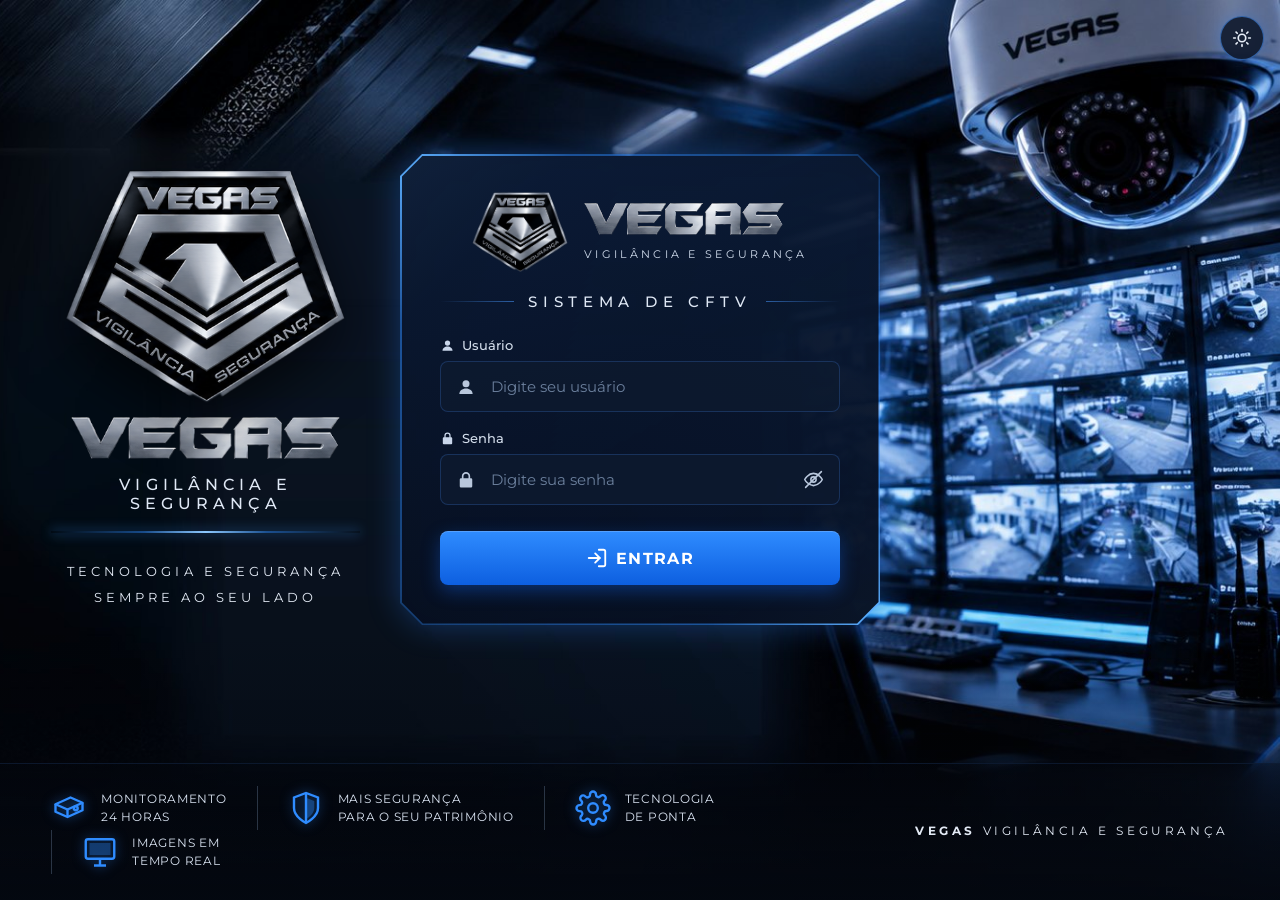
==== commit c05aef6d: "tema" ====
--- a/index.html
+++ b/index.html
@@ -4,10 +4,11 @@
 <meta charset="UTF-8">
 <meta name="viewport" content="width=device-width, initial-scale=1.0">
 <title>Vegas Vigilância e Segurança — Sistema de CFTV</title>
+<script src="js/tema.js?v=20261007c"></script>
 <link rel="preconnect" href="https://fonts.googleapis.com">
 <link rel="preconnect" href="https://fonts.gstatic.com" crossorigin>
 <link href="https://fonts.googleapis.com/css2?family=Montserrat:wght@400;500;600;700&display=swap" rel="stylesheet">
-<link rel="stylesheet" href="css/style.css">
+<link rel="stylesheet" href="css/style.css?v=20261007c">
 </head>
 <body class="login-body">
 <div class="login-page">
@@ -96,7 +97,7 @@
 
 <div class="loading" id="loading"><div class="spinner"></div></div>
 
-<script src="js/config.js"></script>
+<script src="js/config.js?v=20261007c"></script>
 <script>
   if (localStorage.getItem('vegas_session')) location.href = 'dashboard.html';
 
--- a/css/style.css
+++ b/css/style.css
@@ -349,6 +349,7 @@
   .login-stage{grid-template-columns:1fr;justify-items:center;padding:28px 16px 16px;gap:0}
   .brand-col{display:none}
   .login-card{max-width:440px;padding:30px 24px 30px}
+  .login-stage{padding-top:76px}
   .card-brand .emblem{width:78px}
   .card-brand .wordmark{width:160px}
   .features ul{display:grid;grid-template-columns:1fr 1fr;gap:16px 10px;width:100%}
@@ -403,3 +404,108 @@
     position:fixed; inset:0; display:grid; place-items:center; font-size:20px; color:#000;
   }
 }
+
+
+/* ========================================================
+   BOTÃO DE TEMA
+   ======================================================== */
+.tema-nav{background:none;width:100%;text-align:left;font-family:inherit}
+.tema-ico{display:inline-grid;place-items:center;width:18px;height:18px;flex:0 0 18px}
+.tema-ico svg{width:18px;height:18px}
+.tema-fab{
+  position:fixed;top:16px;right:16px;z-index:60;width:44px;height:44px;border-radius:50%;
+  display:grid;place-items:center;background:var(--panel);color:var(--txt);
+  border:1px solid var(--line-strong);box-shadow:0 0 16px var(--glow);backdrop-filter:blur(6px);
+  transition:background .2s,color .2s;
+}
+.tema-fab:hover{color:var(--accent-2)}
+.tema-fab .tema-ico,.tema-fab .tema-ico svg{width:20px;height:20px}
+
+/* ========================================================
+   MODO CLARO
+   ======================================================== */
+:root[data-theme="light"]{
+  --bg:#eef3fa;
+  --bg-2:#e3ebf6;
+  --panel:rgba(255,255,255,.88);
+  --panel-solid:#ffffff;
+  --panel-2:rgba(47,140,255,.08);
+  --field:#ffffff;
+  --line:rgba(30,80,160,.16);
+  --line-strong:rgba(47,120,230,.40);
+  --txt:#0c1a33;
+  --txt-dim:#566884;
+  --accent:#1f78f0;
+  --accent-2:#1262d0;
+  --accent-deep:#0b52c4;
+  --glow:rgba(40,120,240,.16);
+  --green:#15803d;
+  --amber:#b45309;
+  --red:#dc2626;
+  --shadow:0 18px 40px rgba(20,50,100,.16);
+  color-scheme:light;
+}
+[data-theme="light"] body::after{
+  background:linear-gradient(90deg,rgba(238,243,250,.95) 0%,rgba(238,243,250,.90) 50%,rgba(238,243,250,.74) 100%);
+}
+[data-theme="light"] body.login-body::after{
+  background:linear-gradient(90deg,rgba(238,243,250,.94) 0%,rgba(238,243,250,.86) 40%,rgba(238,243,250,.35) 72%,rgba(238,243,250,.08) 100%);
+}
+[data-theme="light"] ::placeholder{color:#8a99b0}
+
+/* Marca: metal mais escuro para contrastar com o fundo claro */
+[data-theme="light"] .wordmark{filter:brightness(.62) contrast(1.35) drop-shadow(0 1px 0 rgba(255,255,255,.8))}
+[data-theme="light"] .brand-col .emblem{filter:drop-shadow(0 14px 24px rgba(10,30,70,.35))}
+[data-theme="light"] .rule-title,
+[data-theme="light"] .brand-col .tagline,
+[data-theme="light"] .brand-col .slogan,
+[data-theme="light"] .card-brand .brand span,
+[data-theme="light"] .logo .brand span,
+[data-theme="light"] .side-brand .sub{color:#1f2f4d}
+
+/* Painéis chanfrados */
+[data-theme="light"] .hud::after,
+[data-theme="light"] .stat::after{background:linear-gradient(180deg,rgba(255,255,255,.97),rgba(243,247,253,.97))}
+
+/* Formulário */
+[data-theme="light"] .field label{color:#1f2f4d}
+[data-theme="light"] .field label svg,
+[data-theme="light"] .input-ico > svg,
+[data-theme="light"] .eye{color:#5d708d}
+[data-theme="light"] .eye:hover{color:var(--txt);background:rgba(10,30,70,.06)}
+[data-theme="light"] .btn.secondary{background:rgba(47,140,255,.08);color:var(--txt)}
+[data-theme="light"] .btn.ghost{color:#33445f}
+[data-theme="light"] .alert.err{color:#b91c1c;background:rgba(239,68,68,.08)}
+[data-theme="light"] .alert.ok{color:#15803d;background:rgba(34,197,94,.08)}
+
+/* Rodapé do login */
+[data-theme="light"] .features{background:linear-gradient(180deg,rgba(255,255,255,.55),rgba(255,255,255,.92));border-top-color:rgba(30,80,160,.14)}
+[data-theme="light"] .features li{color:#1f2f4d;border-left-color:rgba(30,60,110,.2)}
+[data-theme="light"] .features li svg{filter:none}
+[data-theme="light"] .features .signature{color:#1f2f4d}
+
+/* Barra lateral */
+[data-theme="light"] .sidebar{background:linear-gradient(180deg,rgba(255,255,255,.96),rgba(241,245,252,.97));box-shadow:6px 0 30px rgba(20,60,140,.08)}
+[data-theme="light"] .nav-item{color:#44556f}
+[data-theme="light"] .nav-item:hover{color:var(--txt)}
+[data-theme="light"] .nav-item.active{color:var(--txt);background:linear-gradient(90deg,rgba(47,140,255,.16),rgba(47,140,255,.03))}
+
+/* Tabelas, badges, modais */
+[data-theme="light"] thead th{background:rgba(47,120,230,.07);color:#44556f}
+[data-theme="light"] .badge.ativo{background:rgba(34,197,94,.14);color:#15803d}
+[data-theme="light"] .badge.inativo{background:rgba(100,116,139,.14);color:#475569}
+[data-theme="light"] .modal-bg{background:rgba(20,35,60,.45)}
+[data-theme="light"] .modal{background:linear-gradient(180deg,#ffffff,#f5f8fc);box-shadow:0 0 30px rgba(30,100,220,.15),var(--shadow)}
+[data-theme="light"] .cred-box,
+[data-theme="light"] .link-result{background:#f3f7fc}
+[data-theme="light"] .cred-row .val,
+[data-theme="light"] .link-url{background:#ffffff}
+[data-theme="light"] .photo-frame,
+[data-theme="light"] .foto-thumb{background:#e9eff7}
+
+/* Técnico, carregamento */
+[data-theme="light"] .tech-header{background:linear-gradient(180deg,rgba(255,255,255,.72),rgba(255,255,255,.94));box-shadow:0 8px 30px rgba(20,60,140,.08)}
+[data-theme="light"] .page-sign{color:#566884}
+[data-theme="light"] .page-sign b{color:var(--txt)}
+[data-theme="light"] .loading{background:rgba(230,238,248,.65)}
+[data-theme="light"] .hamburger{background:#fff}
